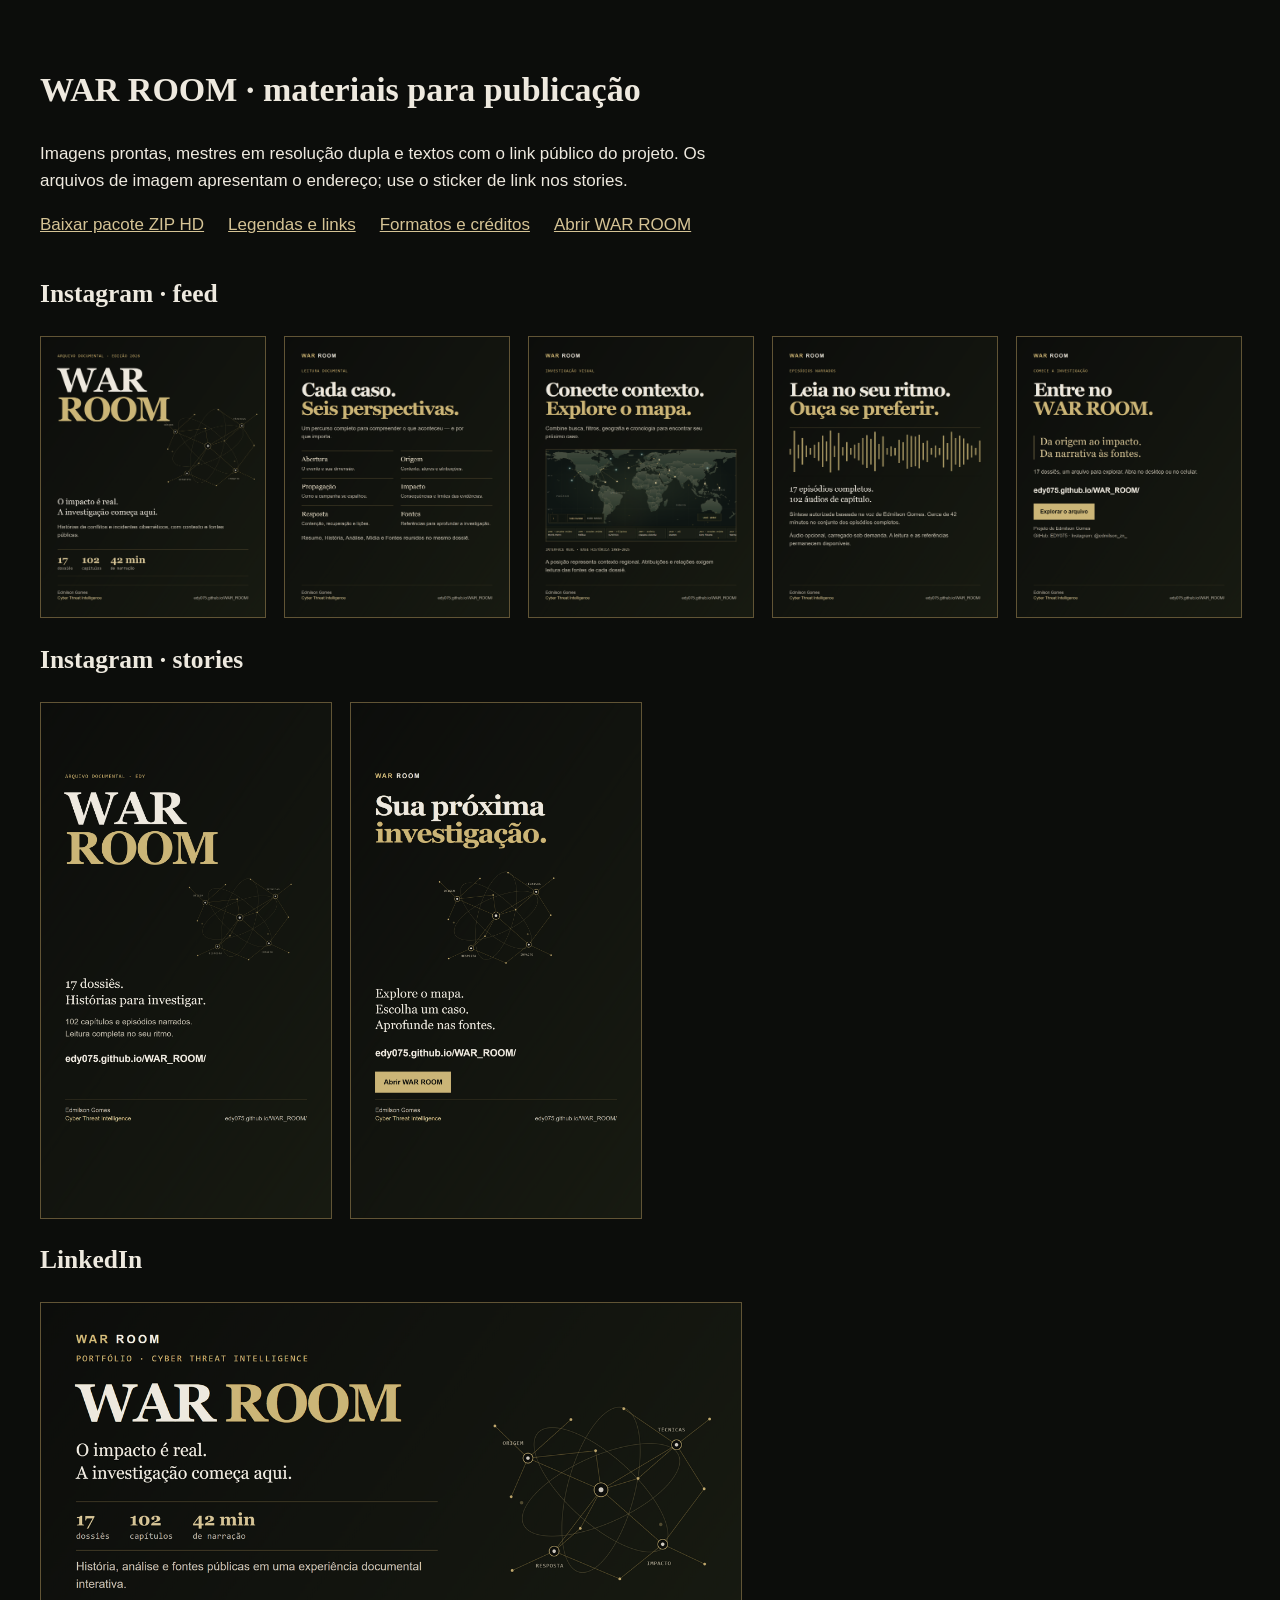
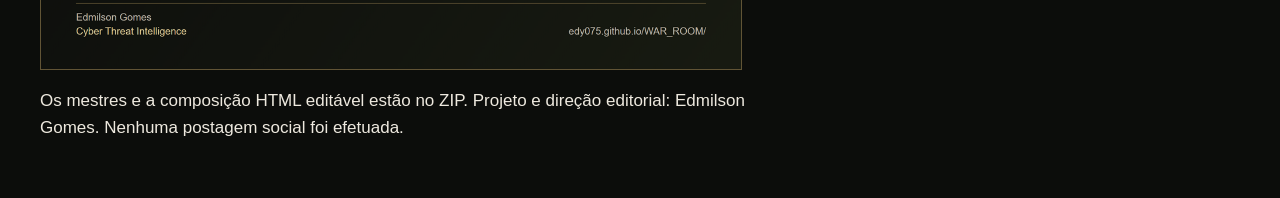
==== assets/media/war-room-launch-2026/index.html @ 517aa910 "feat(experience): refine cinematic entrance and deliver HD launch materials" ====
<!doctype html><html lang="pt-BR"><head><meta charset="utf-8"><meta name="viewport" content="width=device-width,initial-scale=1"><title>WAR ROOM · materiais para publicação</title><style>body{margin:0;padding:40px 24px;background:#0c0d0b;color:#eee9df;font:17px/1.6 Arial,sans-serif}main{max-width:1200px;margin:auto}h1,h2{font-family:Georgia,serif}a{color:#d5c395}nav{display:flex;flex-wrap:wrap;gap:24px;margin-bottom:36px}.grid{display:grid;grid-template-columns:repeat(auto-fit,minmax(190px,1fr));gap:20px}img{width:100%;height:auto;display:block;border:1px solid #615435}.wide{max-width:700px}p{max-width:75ch}</style></head><body><main><h1>WAR ROOM · materiais para publicação</h1><p>Imagens prontas, mestres em resolução dupla e textos com o link público do projeto. Os arquivos de imagem apresentam o endereço; use o sticker de link nos stories.</p><nav><a href="war-room-postaveis-hd.zip" download>Baixar pacote ZIP HD</a><a href="texts/POSTAGENS.md">Legendas e links</a><a href="README.md">Formatos e créditos</a><a href="../../../">Abrir WAR ROOM</a></nav><h2>Instagram · feed</h2><div class="grid"><a href="instagram/feed-1.png"><img src="instagram/feed-1.png" alt="Capa WAR ROOM"></a><a href="instagram/feed-2.png"><img src="instagram/feed-2.png" alt="Seis perspectivas de cada caso"></a><a href="instagram/feed-3.png"><img src="instagram/feed-3.png" alt="Mapa e contexto"></a><a href="instagram/feed-4.png"><img src="instagram/feed-4.png" alt="Episódios narrados"></a><a href="instagram/feed-5.png"><img src="instagram/feed-5.png" alt="Link para explorar"></a></div><h2>Instagram · stories</h2><div class="grid" style="max-width:600px"><a href="instagram/story-1.png"><img src="instagram/story-1.png" alt="Story de apresentação"></a><a href="instagram/story-2.png"><img src="instagram/story-2.png" alt="Story com convite"></a></div><h2>LinkedIn</h2><a href="linkedin/post-1200x627.png"><img class="wide" src="linkedin/post-1200x627.png" alt="Imagem para LinkedIn"></a><p>Os mestres e a composição HTML editável estão no ZIP. Projeto e direção editorial: Edmilson Gomes. Nenhuma postagem social foi efetuada.</p></main></body></html>
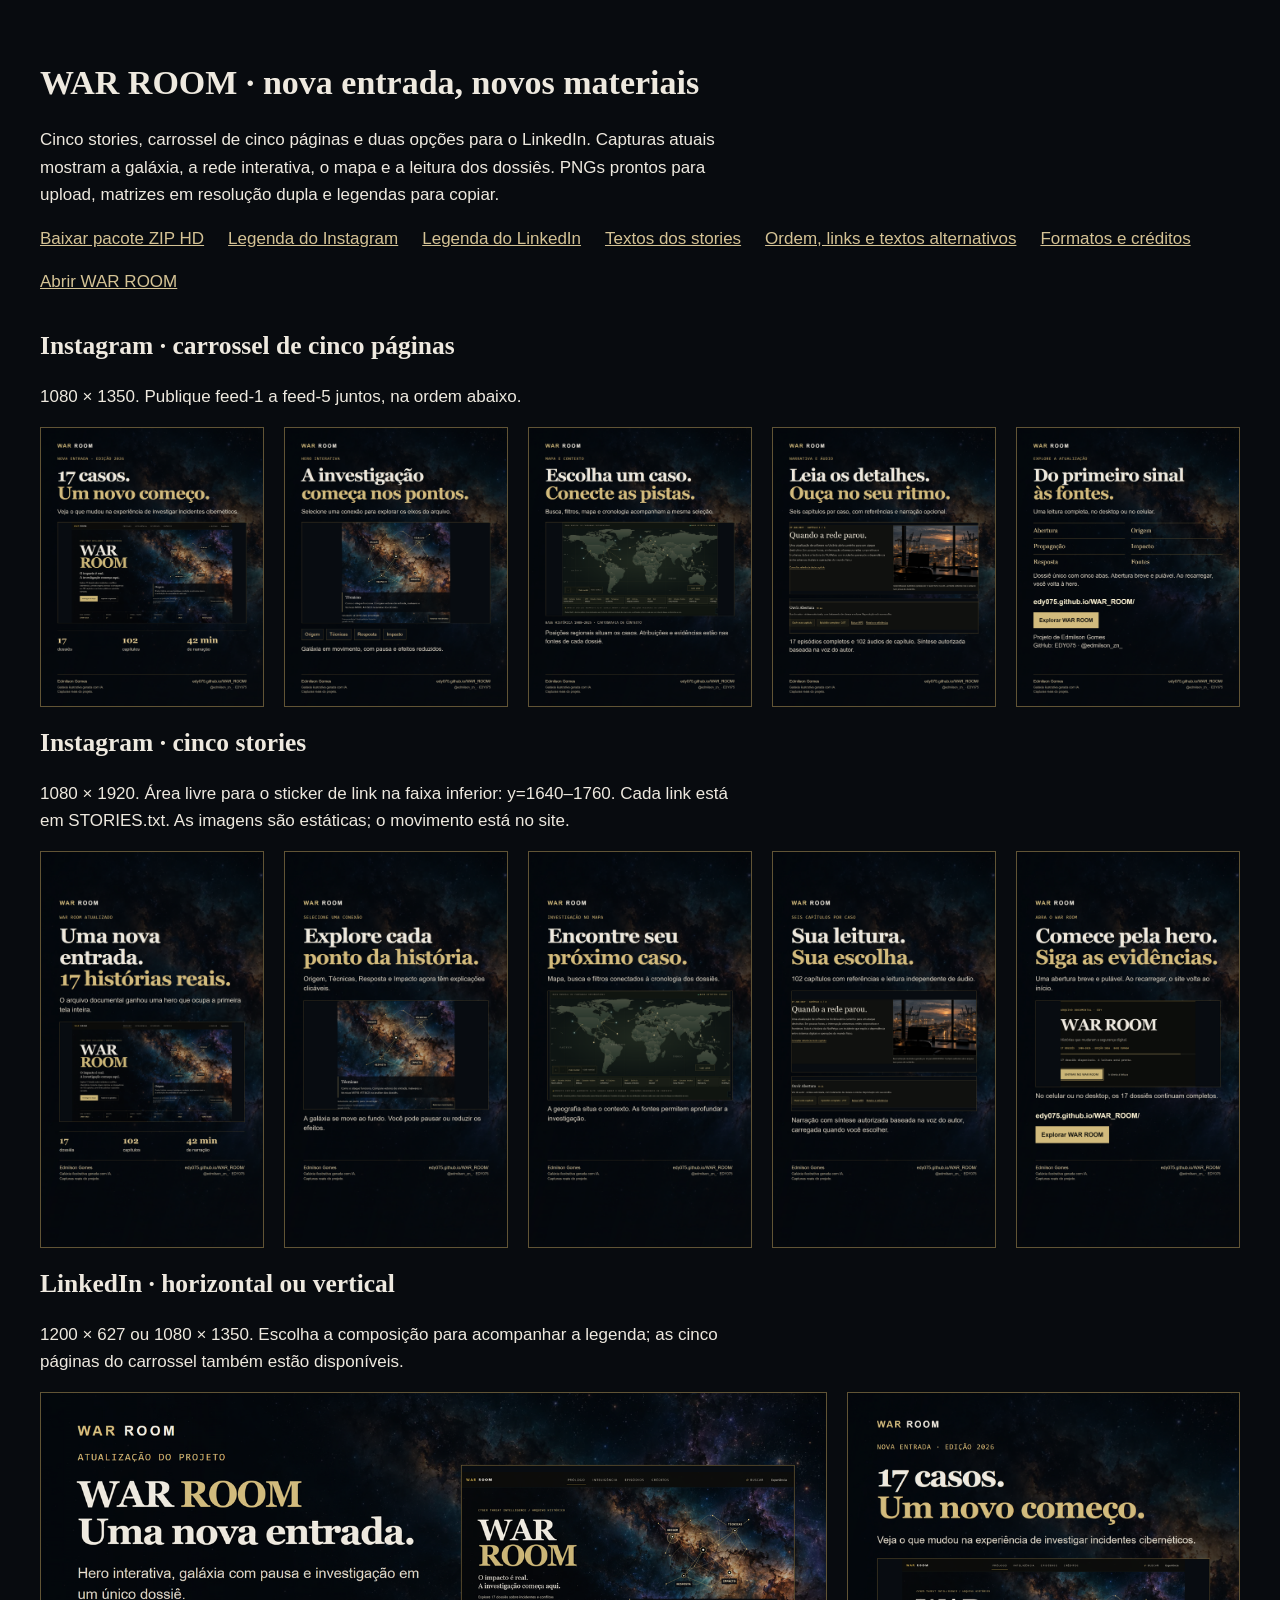
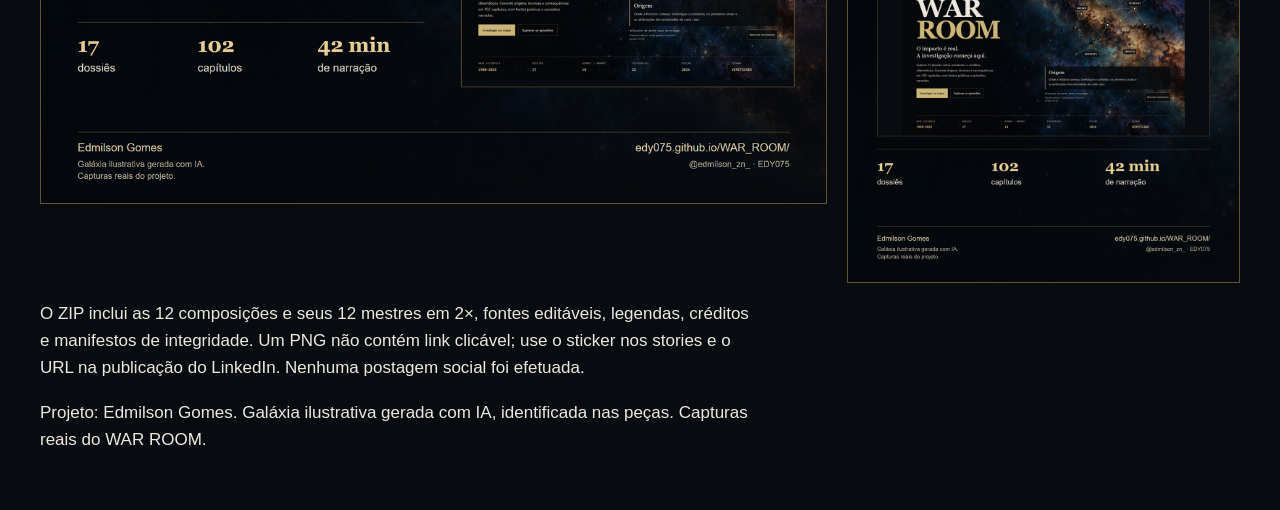
==== commit 06f22312: "feat(media): refresh galaxy launch package with five stories and HD carousel" ====
--- a/assets/media/war-room-launch-2026/index.html
+++ b/assets/media/war-room-launch-2026/index.html
@@ -1 +1 @@
-<!doctype html><html lang="pt-BR"><head><meta charset="utf-8"><meta name="viewport" content="width=device-width,initial-scale=1"><title>WAR ROOM · materiais para publicação</title><style>body{margin:0;padding:40px 24px;background:#0c0d0b;color:#eee9df;font:17px/1.6 Arial,sans-serif}main{max-width:1200px;margin:auto}h1,h2{font-family:Georgia,serif}a{color:#d5c395}nav{display:flex;flex-wrap:wrap;gap:24px;margin-bottom:36px}.grid{display:grid;grid-template-columns:repeat(auto-fit,minmax(190px,1fr));gap:20px}img{width:100%;height:auto;display:block;border:1px solid #615435}.wide{max-width:700px}p{max-width:75ch}</style></head><body><main><h1>WAR ROOM · materiais para publicação</h1><p>Imagens prontas, mestres em resolução dupla e textos com o link público do projeto. Os arquivos de imagem apresentam o endereço; use o sticker de link nos stories.</p><nav><a href="war-room-postaveis-hd.zip" download>Baixar pacote ZIP HD</a><a href="texts/POSTAGENS.md">Legendas e links</a><a href="README.md">Formatos e créditos</a><a href="../../../">Abrir WAR ROOM</a></nav><h2>Instagram · feed</h2><div class="grid"><a href="instagram/feed-1.png"><img src="instagram/feed-1.png" alt="Capa WAR ROOM"></a><a href="instagram/feed-2.png"><img src="instagram/feed-2.png" alt="Seis perspectivas de cada caso"></a><a href="instagram/feed-3.png"><img src="instagram/feed-3.png" alt="Mapa e contexto"></a><a href="instagram/feed-4.png"><img src="instagram/feed-4.png" alt="Episódios narrados"></a><a href="instagram/feed-5.png"><img src="instagram/feed-5.png" alt="Link para explorar"></a></div><h2>Instagram · stories</h2><div class="grid" style="max-width:600px"><a href="instagram/story-1.png"><img src="instagram/story-1.png" alt="Story de apresentação"></a><a href="instagram/story-2.png"><img src="instagram/story-2.png" alt="Story com convite"></a></div><h2>LinkedIn</h2><a href="linkedin/post-1200x627.png"><img class="wide" src="linkedin/post-1200x627.png" alt="Imagem para LinkedIn"></a><p>Os mestres e a composição HTML editável estão no ZIP. Projeto e direção editorial: Edmilson Gomes. Nenhuma postagem social foi efetuada.</p></main></body></html>
+<!doctype html><html lang="pt-BR"><head><meta charset="utf-8"><meta name="viewport" content="width=device-width,initial-scale=1"><title>WAR ROOM · divulgação da nova entrada</title><style>*{box-sizing:border-box}body{margin:0;padding:40px 24px;background:#080b0f;color:#eee9df;font:17px/1.6 Arial,sans-serif}main{max-width:1200px;margin:auto}h1,h2{font-family:Georgia,serif;line-height:1.2}a{color:#d5c395;overflow-wrap:anywhere}a:focus-visible{outline:3px solid #e2c78d;outline-offset:5px}nav{display:flex;flex-wrap:wrap;gap:16px 24px;margin-bottom:36px}.grid{display:grid;grid-template-columns:repeat(auto-fit,minmax(min(190px,100%),1fr));gap:20px}img{width:100%;height:auto;display:block;border:1px solid #615435}.linkedin{display:grid;grid-template-columns:2fr 1fr;gap:20px;align-items:start}p{max-width:75ch}@media(max-width:650px){.linkedin{grid-template-columns:1fr}body{padding:28px 18px}}</style></head><body><main><h1>WAR ROOM · nova entrada, novos materiais</h1><p>Cinco stories, carrossel de cinco páginas e duas opções para o LinkedIn. Capturas atuais mostram a galáxia, a rede interativa, o mapa e a leitura dos dossiês. PNGs prontos para upload, matrizes em resolução dupla e legendas para copiar.</p><nav><a href="war-room-postaveis-hd.zip" download>Baixar pacote ZIP HD</a><a href="texts/INSTAGRAM.txt">Legenda do Instagram</a><a href="texts/LINKEDIN.txt">Legenda do LinkedIn</a><a href="texts/STORIES.txt">Textos dos stories</a><a href="texts/POSTAGENS.md">Ordem, links e textos alternativos</a><a href="README.md">Formatos e créditos</a><a href="../../../">Abrir WAR ROOM</a></nav><h2>Instagram · carrossel de cinco páginas</h2><p>1080 × 1350. Publique feed-1 a feed-5 juntos, na ordem abaixo.</p><div class="grid"><a href="instagram/feed-1.png"><img src="instagram/feed-1.png" width="1080" height="1350" loading="lazy" alt="Nova hero, 17 dossiês e 102 capítulos"></a><a href="instagram/feed-2.png"><img src="instagram/feed-2.png" width="1080" height="1350" loading="lazy" alt="Rede interativa: Origem, Técnicas, Resposta e Impacto"></a><a href="instagram/feed-3.png"><img src="instagram/feed-3.png" width="1080" height="1350" loading="lazy" alt="Mapa real e navegação conectada"></a><a href="instagram/feed-4.png"><img src="instagram/feed-4.png" width="1080" height="1350" loading="lazy" alt="NotPetya e narração opcional"></a><a href="instagram/feed-5.png"><img src="instagram/feed-5.png" width="1080" height="1350" loading="lazy" alt="Seis capítulos e link do projeto"></a></div><h2>Instagram · cinco stories</h2><p>1080 × 1920. Área livre para o sticker de link na faixa inferior: y=1640–1760. Cada link está em STORIES.txt. As imagens são estáticas; o movimento está no site.</p><div class="grid"><a href="instagram/story-1.png"><img src="instagram/story-1.png" width="1080" height="1920" loading="lazy" alt="Hero de primeira tela inteira"></a><a href="instagram/story-2.png"><img src="instagram/story-2.png" width="1080" height="1920" loading="lazy" alt="Rede interativa e galáxia com pausa"></a><a href="instagram/story-3.png"><img src="instagram/story-3.png" width="1080" height="1920" loading="lazy" alt="Mapa e seleção dos casos"></a><a href="instagram/story-4.png"><img src="instagram/story-4.png" width="1080" height="1920" loading="lazy" alt="Leitura e áudio opcional"></a><a href="instagram/story-5.png"><img src="instagram/story-5.png" width="1080" height="1920" loading="lazy" alt="Preloader e acesso ao WAR ROOM"></a></div><h2>LinkedIn · horizontal ou vertical</h2><p>1200 × 627 ou 1080 × 1350. Escolha a composição para acompanhar a legenda; as cinco páginas do carrossel também estão disponíveis.</p><div class="linkedin"><a href="linkedin/post-1200x627.png"><img src="linkedin/post-1200x627.png" width="1200" height="627" loading="lazy" alt="Atualização do WAR ROOM, hero e resumo do corpus"></a><a href="linkedin/post-1080x1350.png"><img src="linkedin/post-1080x1350.png" width="1080" height="1350" loading="lazy" alt="Nova hero do WAR ROOM, 17 dossiês e 102 capítulos"></a></div><p>O ZIP inclui as 12 composições e seus 12 mestres em 2×, fontes editáveis, legendas, créditos e manifestos de integridade. Um PNG não contém link clicável; use o sticker nos stories e o URL na publicação do LinkedIn. Nenhuma postagem social foi efetuada.</p><p>Projeto: Edmilson Gomes. Galáxia ilustrativa gerada com IA, identificada nas peças. Capturas reais do WAR ROOM.</p></main></body></html>
